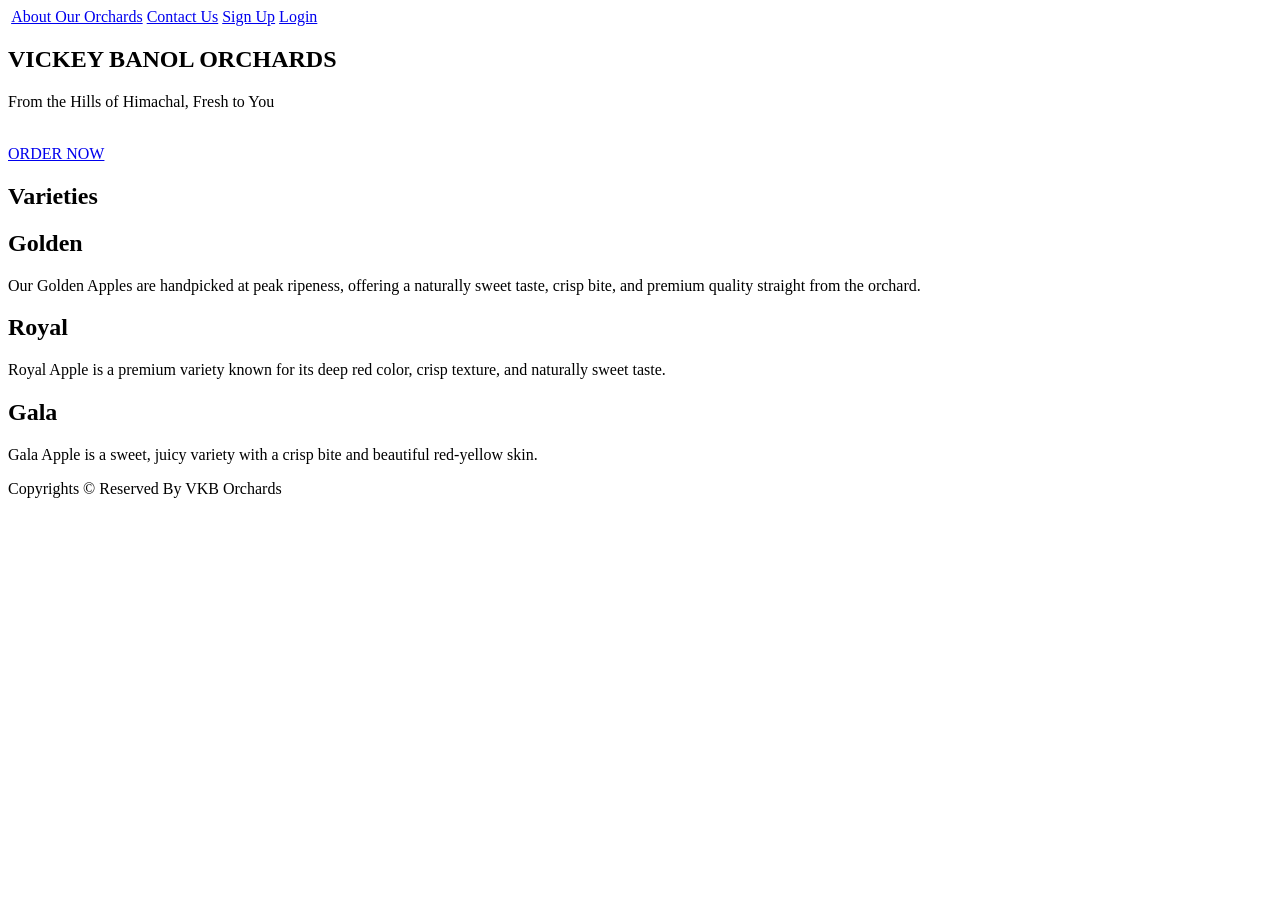
==== index.html @ 24f5d144 "Update index.html" ====
<!DOCTYPE html>
<html lang="en">
<head>
    <link rel="stylesheet" href="indexstyle.css">
    <meta charset="UTF-8">
    <meta name="viewport" content="width=device-width, initial-scale=1.0">
    <title>VKB Orchads - Taste the Freshness</title>
    <link rel="icon" type="image/png" href="img/app.png.webp">
</head>
<body>
    <header>
    <img src="img/VKB.png" alt="">
    <a href="about.html" target="_blank">About Our Orchards</a>
    <a href="contact.html" target="_blank">Contact Us</a>
    <a href="signup.html" target="_blank">Sign Up</a>
    <a href="login.html" target="_blank">Login</a>
</header>

<main>
        <nav>
        <h1>VICKEY BANOL ORCHARDS</h1>
        <p>From the Hills of Himachal, Fresh to You</p>
        <br>
        <a href="OrderNow.html" target="_blank">ORDER NOW</a>
       

        </nav>
        <nav class="varieties">
    <h1>Varieties</h1>

    <div class="box-container">
        <div class="box">
            <h2>Golden</h2>
            <p>Our Golden Apples are handpicked at peak ripeness, offering a naturally sweet taste, crisp bite, and premium quality straight from the orchard.</p>
        </div>

        <div class="box">
            <h2>Royal</h2>
            <p>Royal Apple is a premium variety known for its deep red color, crisp texture, and naturally sweet taste.</p>
        </div>

        <div class="box">
            <h2>Gala</h2>
            <p>Gala Apple is a sweet, juicy variety with a crisp bite and beautiful red-yellow skin.</p>
        </div>
    </div>
</nav>
    </main>

    <footer>
        Copyrights &copy; Reserved By VKB Orchards
    </footer>
</body>
</html>
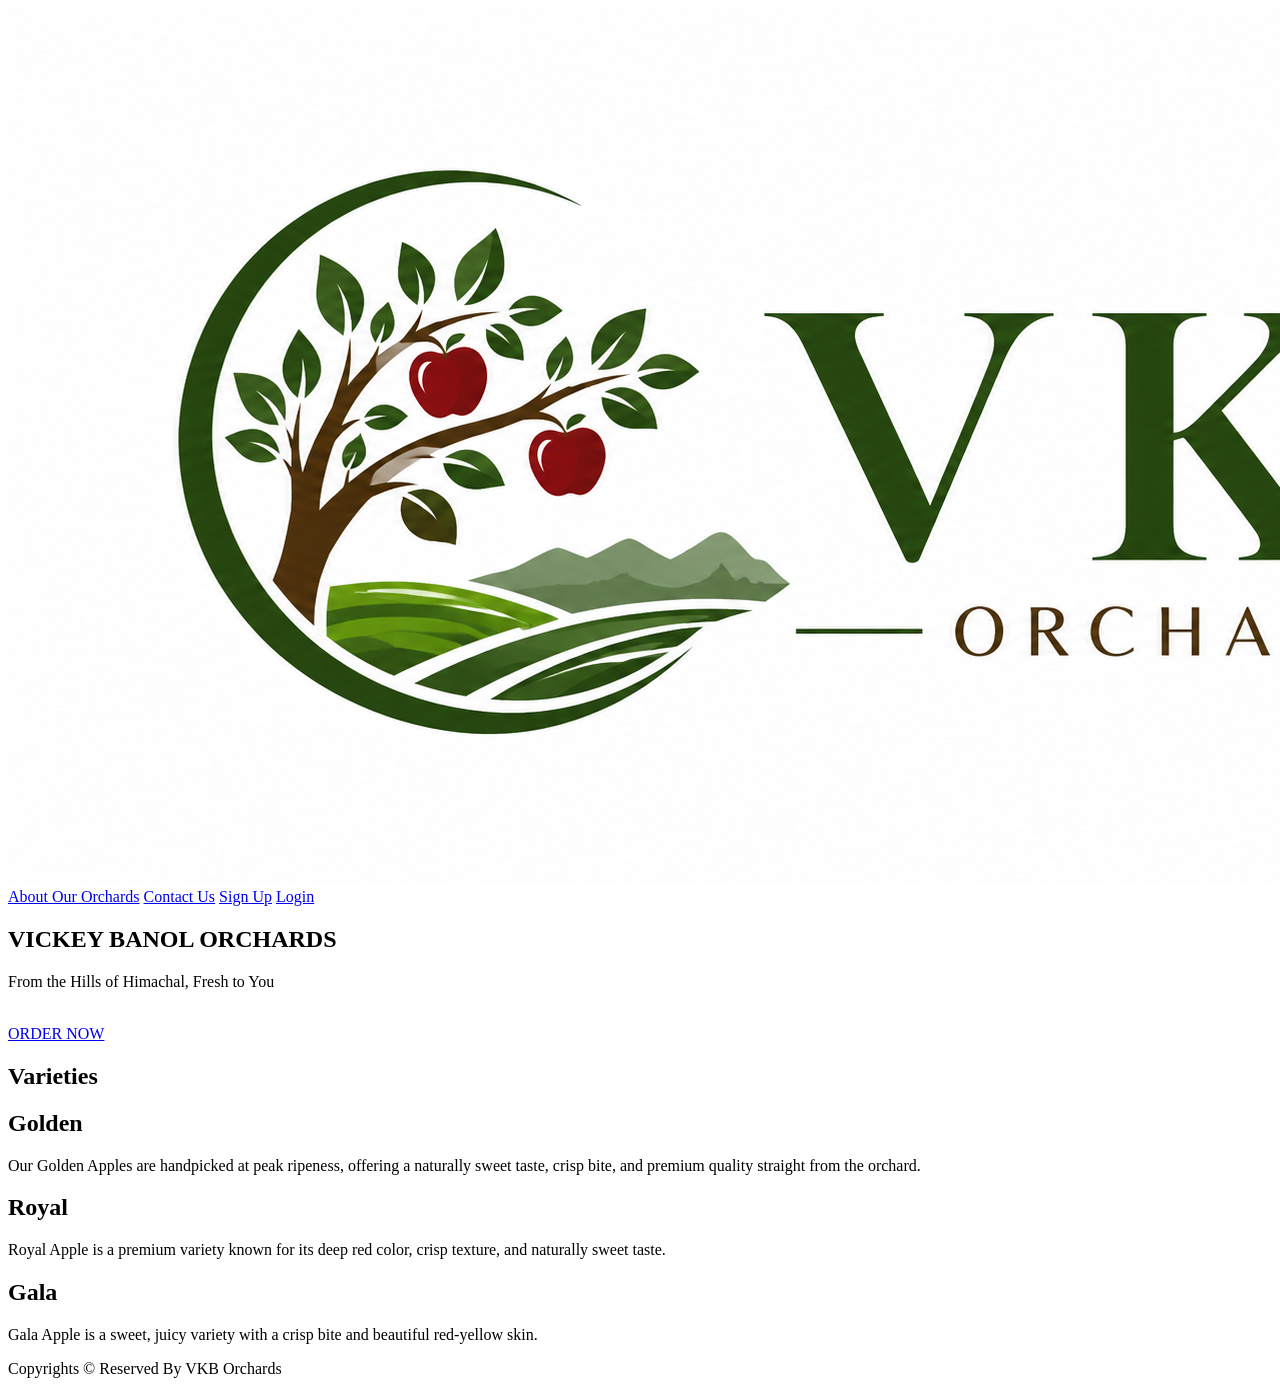
==== commit c97fbbc6: "Add files via upload" ====
--- a/index.html
+++ b/index.html
@@ -51,4 +51,4 @@
         Copyrights &copy; Reserved By VKB Orchards
     </footer>
 </body>
-</html>
+</html>
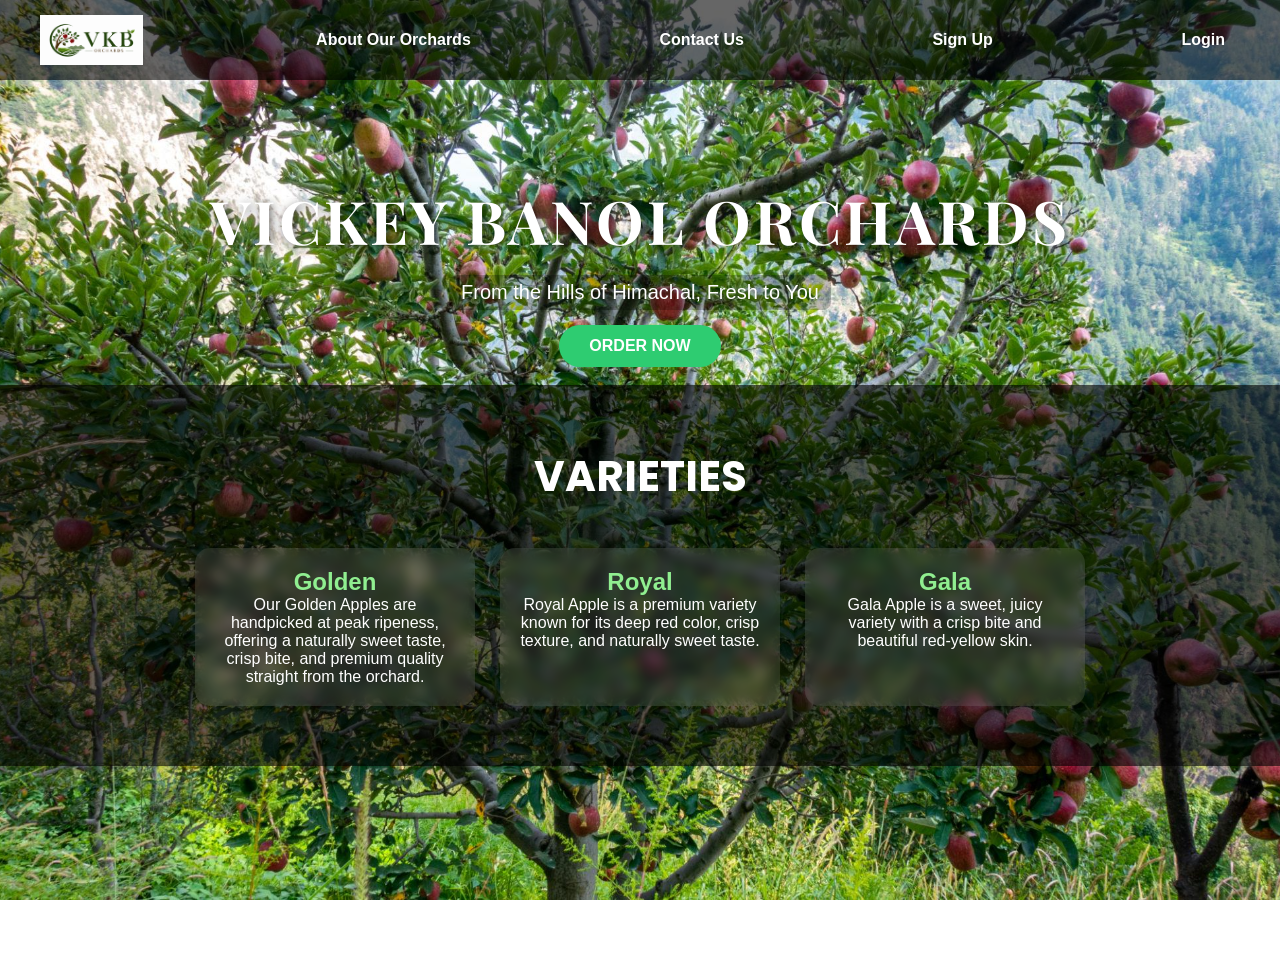
==== commit 6adc63cf: "Update index.html" ====
--- a/index.html
+++ b/index.html
@@ -22,8 +22,8 @@
         <p>From the Hills of Himachal, Fresh to You</p>
         <br>
         <a href="OrderNow.html" target="_blank">ORDER NOW</a>
-       
-
+        <br>
+        <br>
         </nav>
         <nav class="varieties">
     <h1>Varieties</h1>
@@ -51,4 +51,4 @@
         Copyrights &copy; Reserved By VKB Orchards
     </footer>
 </body>
-</html>+</html>
--- a/indexstyle.css
+++ b/indexstyle.css
@@ -0,0 +1,181 @@
+@import url('https://fonts.googleapis.com/css2?family=Playfair+Display:wght@600;700&display=swap');
+@import url('https://fonts.googleapis.com/css2?family=Poppins:wght@400;600;700&display=swap');
+
+/* ================= RESET ================= */
+* {
+    margin: 0;
+    padding: 0;
+    box-sizing: border-box;
+}
+
+html, body {
+    height: 100%;
+    width: 100%;
+    overflow-x: hidden; /* prevents right-side gap issue */
+}
+
+/* ================= BODY ================= */
+body {
+    font-family: Arial, sans-serif;
+    color: #fff;
+}
+
+/* ================= HEADER ================= */
+header {
+    display: flex;
+    justify-content: space-between;
+    align-items: center;
+    padding: 15px 40px;
+    background: rgba(0, 0, 0, 0.6);
+
+    position: fixed;   /* changed from absolute */
+    top: 0;
+    left: 0;
+
+    width: 100%;       /* FIXED */
+    z-index: 1000;
+}
+
+header img {
+    height: 50px;
+}
+
+header a {
+    color: white;
+    text-decoration: none;
+    margin-left: 15px;
+    font-weight: 600;
+    padding: 8px 14px;
+    border-radius: 20px;
+    transition: 0.3s ease;
+    border: 1px solid transparent;
+}
+
+header a:hover {
+    background: rgba(255, 255, 255, 0.15);
+    border: 1px solid rgba(255, 255, 255, 0.3);
+    transform: translateY(-2px);
+    color: #90ee90;
+}
+
+/* ================= MAIN HERO ================= */
+main {
+    min-height: 100vh;
+    width: 100%;
+
+    background-image: url("img/apple.jpg");
+    background-size: cover;
+    background-position: center;
+    background-repeat: no-repeat;
+
+    padding-top: 100px; /* space for fixed header */
+}
+
+/* HERO TEXT */
+nav:first-of-type {
+    text-align: center;
+    margin-top: 80px;
+}
+
+nav:first-of-type h1 {
+    font-size: 60px;
+    letter-spacing: 3px;
+    font-family: 'Playfair Display', serif;
+    text-transform: uppercase;
+    text-shadow: 2px 2px 10px rgba(0,0,0,0.6);
+}
+
+nav:first-of-type p {
+    font-size: 20px;
+    margin: 15px 0;
+    color: #fff;
+    font-weight: 500;
+    background: rgba(0, 0, 0, 0.25);
+    display: inline-block;
+    padding: 6px 12px;
+    border-radius: 8px;
+}
+
+nav:first-of-type a {
+    display: inline-block;
+    padding: 12px 30px;
+    background: #2ecc71;
+    color: white;
+    text-decoration: none;
+    border-radius: 30px;
+    font-weight: bold;
+    transition: 0.3s ease;
+}
+
+nav:first-of-type a:hover {
+    transform: translateY(-5px) scale(1.08);
+    background: #27ae60;
+}
+
+/* ================= VARIETIES ================= */
+.varieties {
+    background: rgba(0, 0, 0, 0.6);
+    padding: 60px 20px;
+    text-align: center;
+}
+
+.varieties h1 {
+    font-size: 42px;
+    margin-bottom: 40px;
+    font-family: 'Poppins', sans-serif;
+    text-transform: uppercase;
+}
+
+.box-container {
+    display: flex;
+    justify-content: center;
+    gap: 25px;
+    flex-wrap: wrap;
+}
+
+.box {
+    background: rgba(255, 255, 255, 0.1);
+    backdrop-filter: blur(6px);
+    border-radius: 15px;
+    padding: 20px;
+    width: 280px;
+    transition: 0.3s;
+}
+
+.box:hover {
+    transform: translateY(-8px);
+    background: rgba(255, 255, 255, 0.2);
+}
+
+.box h2 {
+    color: #90ee90;
+}
+
+/* ================= FOOTER ================= */
+footer {
+    width: 100%;              /* FIXED */
+    background-color: rgba(0, 0, 0, 0.85);
+    color: white;
+    text-align: center;
+    padding: 20px;
+    font-size: 14px;
+}
+/* ================= MOBILE FIX ================= */
+@media (max-width: 768px) {
+
+    header {
+        flex-wrap: wrap;
+        padding: 10px 15px;
+    }
+
+    header img {
+        height: 40px;
+        margin-bottom: 10px;
+    }
+
+    header a {
+        font-size: 14px;
+        margin-left: 8px;
+        padding: 6px 10px;
+    }
+}
